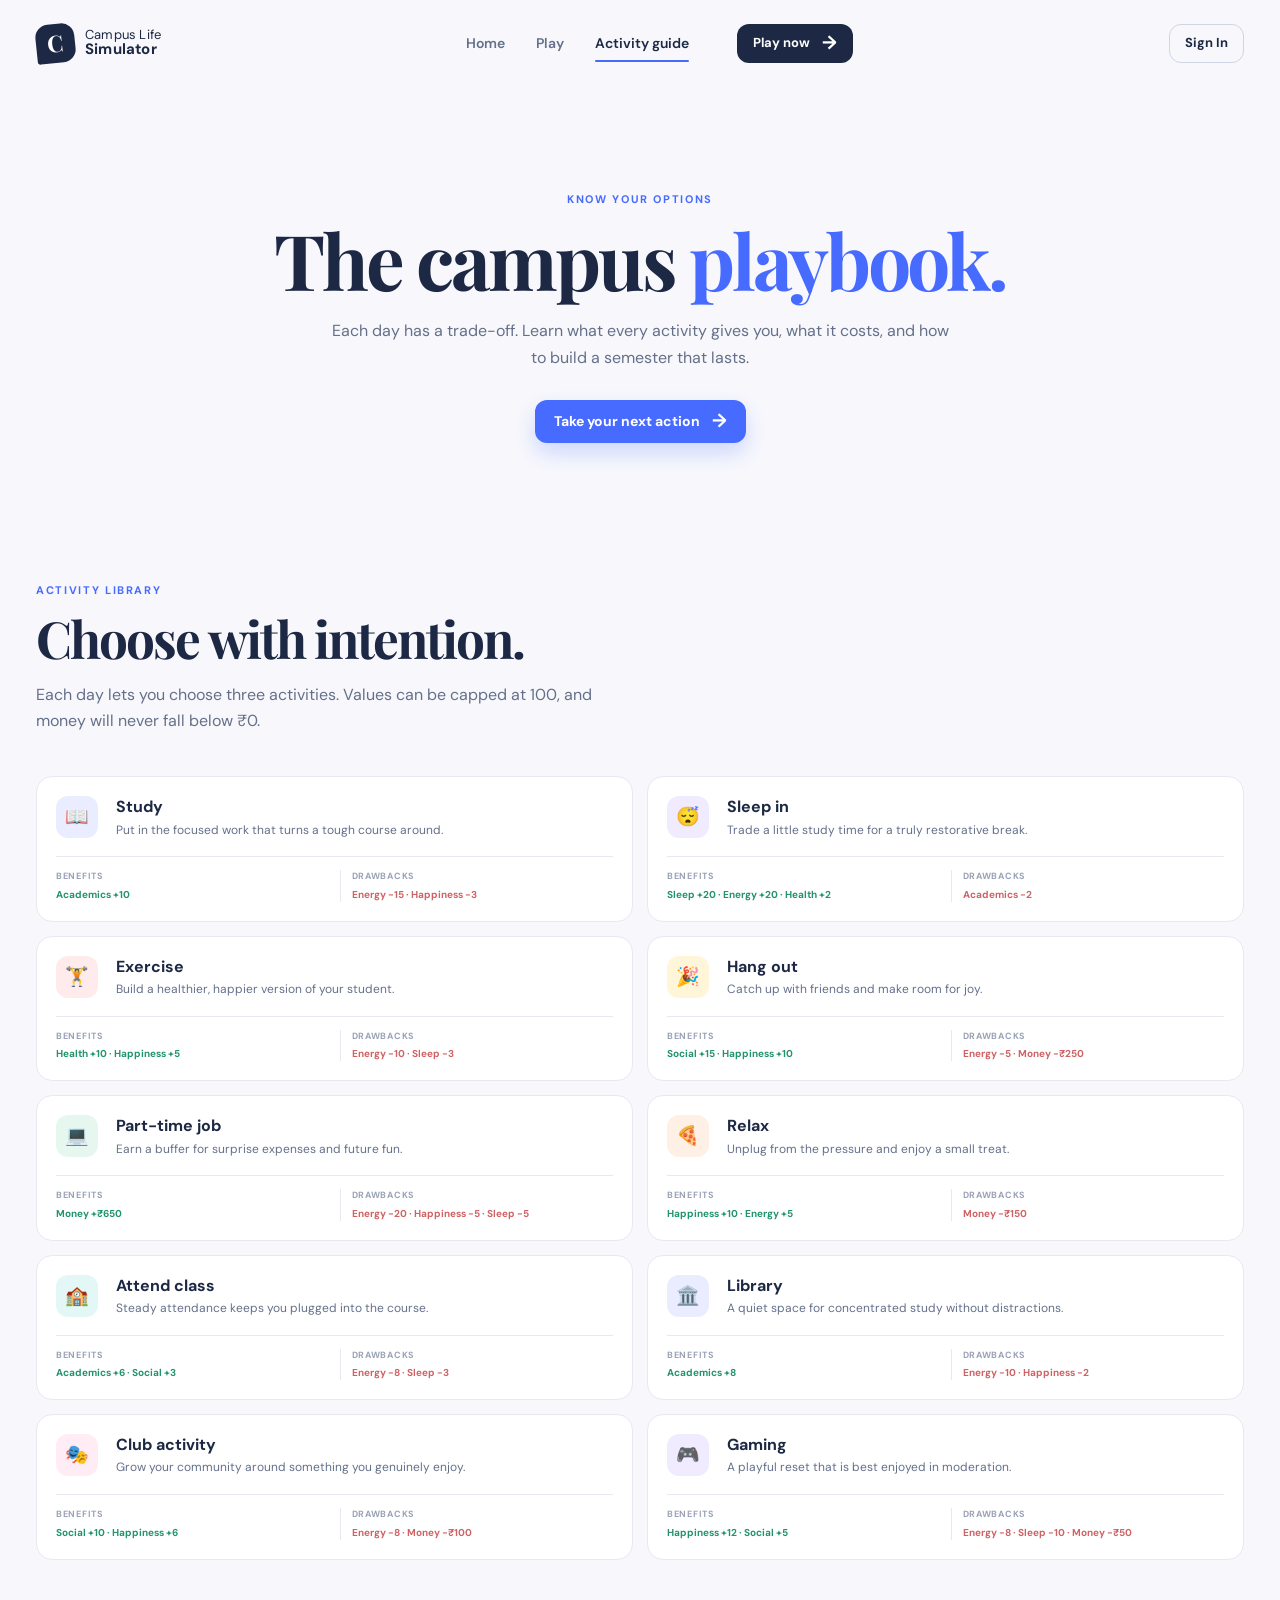
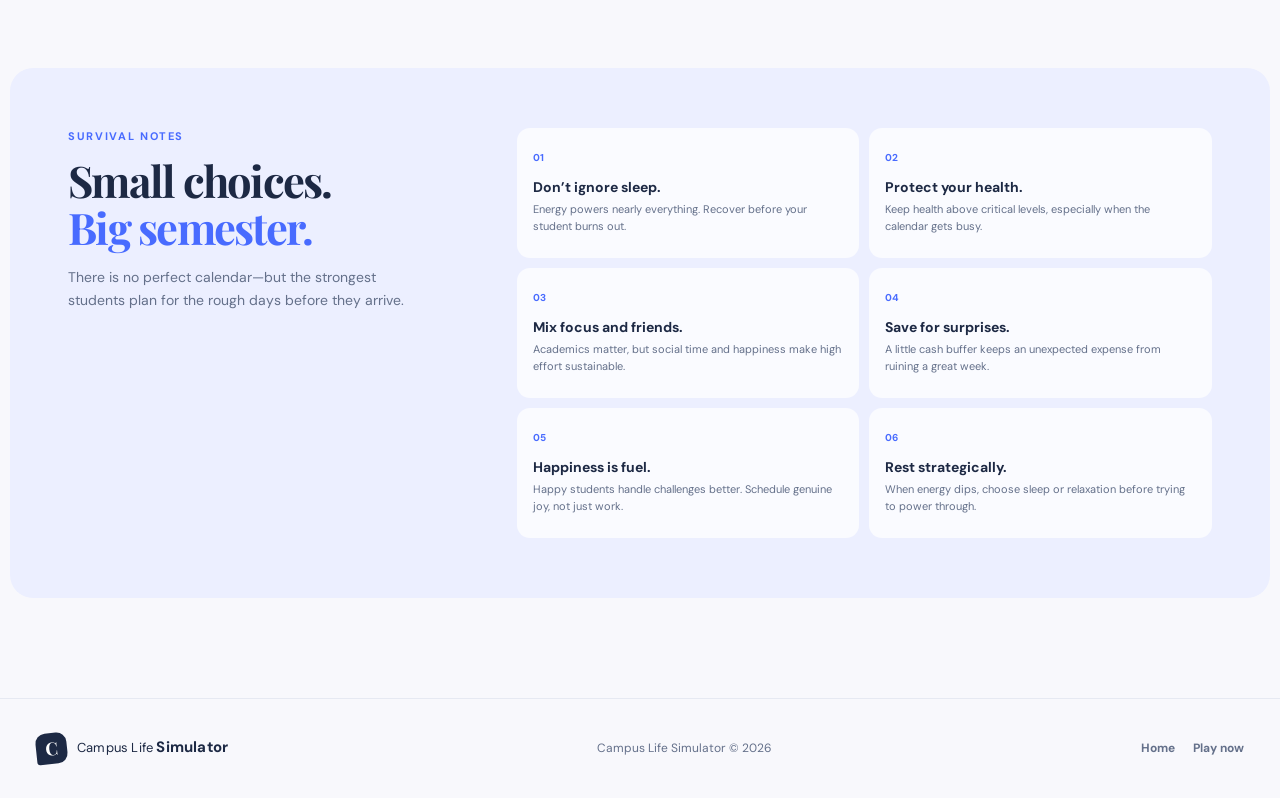
==== activities.html @ 1b904d37 "Initial commit" ====
<!DOCTYPE html>
<html lang="en">
<head>
  <meta charset="UTF-8">
  <meta name="viewport" content="width=device-width, initial-scale=1.0">
  <meta name="description" content="Learn the strategy behind every Campus Life Simulator activity.">
  <title>Activity Guide | Campus Life Simulator</title>
  <link rel="preconnect" href="https://fonts.googleapis.com">
  <link rel="preconnect" href="https://fonts.gstatic.com" crossorigin>
  <link href="https://fonts.googleapis.com/css2?family=DM+Sans:wght@400;500;600;700&family=Playfair+Display:wght@600;700&display=swap" rel="stylesheet">
  <link rel="stylesheet" href="style.css">
</head>
<body data-page="activities">
  <header class="site-header">
    <a class="brand" href="index.html" aria-label="Campus Life Simulator home"><span class="brand-mark">C</span><span>Campus Life<br><strong>Simulator</strong></span></a>
    <nav class="site-nav" aria-label="Primary navigation"><a href="index.html">Home</a><a href="game.html">Play</a><a class="active" href="activities.html">Activity guide</a></nav>
    <a class="btn btn-small btn-dark" href="game.html">Play now <span>→</span></a>
  </header>
  <main>
    <section class="guide-hero">
      <p class="eyebrow">Know your options</p>
      <h1>The campus <em>playbook.</em></h1>
      <p>Each day has a trade-off. Learn what every activity gives you, what it costs, and how to build a semester that lasts.</p>
      <a class="btn btn-primary" href="game.html">Take your next action <span>→</span></a>
    </section>
    <section class="section library-section">
      <div class="section-heading"><p class="eyebrow">Activity library</p><h2>Choose with intention.</h2><p>Each day lets you choose three activities. Values can be capped at 100, and money will never fall below ₹0.</p></div>
      <div class="library-grid">
        <article class="library-card"><span class="library-icon blue-bg">📖</span><div><h3>Study</h3><p>Put in the focused work that turns a tough course around.</p></div><dl><div><dt>Benefits</dt><dd class="positive">Academics +10</dd></div><div><dt>Drawbacks</dt><dd class="negative">Energy −15 · Happiness −3</dd></div></dl></article>
        <article class="library-card"><span class="library-icon purple-bg">😴</span><div><h3>Sleep in</h3><p>Trade a little study time for a truly restorative break.</p></div><dl><div><dt>Benefits</dt><dd class="positive">Sleep +20 · Energy +20 · Health +2</dd></div><div><dt>Drawbacks</dt><dd class="negative">Academics −2</dd></div></dl></article>
        <article class="library-card"><span class="library-icon red-bg">🏋️</span><div><h3>Exercise</h3><p>Build a healthier, happier version of your student.</p></div><dl><div><dt>Benefits</dt><dd class="positive">Health +10 · Happiness +5</dd></div><div><dt>Drawbacks</dt><dd class="negative">Energy −10 · Sleep −3</dd></div></dl></article>
        <article class="library-card"><span class="library-icon yellow-bg">🎉</span><div><h3>Hang out</h3><p>Catch up with friends and make room for joy.</p></div><dl><div><dt>Benefits</dt><dd class="positive">Social +15 · Happiness +10</dd></div><div><dt>Drawbacks</dt><dd class="negative">Energy −5 · Money −₹250</dd></div></dl></article>
        <article class="library-card"><span class="library-icon green-bg">💻</span><div><h3>Part-time job</h3><p>Earn a buffer for surprise expenses and future fun.</p></div><dl><div><dt>Benefits</dt><dd class="positive">Money +₹650</dd></div><div><dt>Drawbacks</dt><dd class="negative">Energy −20 · Happiness −5 · Sleep −5</dd></div></dl></article>
        <article class="library-card"><span class="library-icon orange-bg">🍕</span><div><h3>Relax</h3><p>Unplug from the pressure and enjoy a small treat.</p></div><dl><div><dt>Benefits</dt><dd class="positive">Happiness +10 · Energy +5</dd></div><div><dt>Drawbacks</dt><dd class="negative">Money −₹150</dd></div></dl></article>
        <article class="library-card"><span class="library-icon teal-bg">🏫</span><div><h3>Attend class</h3><p>Steady attendance keeps you plugged into the course.</p></div><dl><div><dt>Benefits</dt><dd class="positive">Academics +6 · Social +3</dd></div><div><dt>Drawbacks</dt><dd class="negative">Energy −8 · Sleep −3</dd></div></dl></article>
        <article class="library-card"><span class="library-icon blue-bg">🏛️</span><div><h3>Library</h3><p>A quiet space for concentrated study without distractions.</p></div><dl><div><dt>Benefits</dt><dd class="positive">Academics +8</dd></div><div><dt>Drawbacks</dt><dd class="negative">Energy −10 · Happiness −2</dd></div></dl></article>
        <article class="library-card"><span class="library-icon pink-bg">🎭</span><div><h3>Club activity</h3><p>Grow your community around something you genuinely enjoy.</p></div><dl><div><dt>Benefits</dt><dd class="positive">Social +10 · Happiness +6</dd></div><div><dt>Drawbacks</dt><dd class="negative">Energy −8 · Money −₹100</dd></div></dl></article>
        <article class="library-card"><span class="library-icon purple-bg">🎮</span><div><h3>Gaming</h3><p>A playful reset that is best enjoyed in moderation.</p></div><dl><div><dt>Benefits</dt><dd class="positive">Happiness +12 · Social +5</dd></div><div><dt>Drawbacks</dt><dd class="negative">Energy −8 · Sleep −10 · Money −₹50</dd></div></dl></article>
      </div>
    </section>
    <section class="strategy-section">
      <div class="strategy-intro"><p class="eyebrow">Survival notes</p><h2>Small choices.<br><em>Big semester.</em></h2><p>There is no perfect calendar—but the strongest students plan for the rough days before they arrive.</p></div>
      <div class="tip-grid"><article><span>01</span><h3>Don’t ignore sleep.</h3><p>Energy powers nearly everything. Recover before your student burns out.</p></article><article><span>02</span><h3>Protect your health.</h3><p>Keep health above critical levels, especially when the calendar gets busy.</p></article><article><span>03</span><h3>Mix focus and friends.</h3><p>Academics matter, but social time and happiness make high effort sustainable.</p></article><article><span>04</span><h3>Save for surprises.</h3><p>A little cash buffer keeps an unexpected expense from ruining a great week.</p></article><article><span>05</span><h3>Happiness is fuel.</h3><p>Happy students handle challenges better. Schedule genuine joy, not just work.</p></article><article><span>06</span><h3>Rest strategically.</h3><p>When energy dips, choose sleep or relaxation before trying to power through.</p></article></div>
    </section>
  </main>
  <footer class="site-footer"><a class="brand footer-brand" href="index.html"><span class="brand-mark">C</span><span>Campus Life <strong>Simulator</strong></span></a><p>Campus Life Simulator © 2026</p><div><a href="index.html">Home</a><a href="game.html">Play now</a></div></footer>
  <script src="script.js"></script>
</body>
</html>
---- style.css ----
/* Campus Life Simulator — global design system */
:root { --ink:#1d2944; --ink-soft:#64708a; --paper:#f8f8fc; --white:#fff; --line:#e6e9f2; --blue:#486bff; --blue-soft:#e9edff; --purple:#8762ed; --purple-soft:#f0ebff; --coral:#ef6c6b; --coral-soft:#ffebeb; --yellow:#e9b644; --yellow-soft:#fff5d9; --green:#38a87e; --green-soft:#e6f7f0; --orange:#f19154; --orange-soft:#fff0e6; --pink:#db6fa8; --pink-soft:#ffecf5; --shadow:0 14px 45px rgba(32,43,77,.09); --shadow-lift:0 21px 55px rgba(32,43,77,.15); }
* { box-sizing:border-box; }
[hidden] { display:none !important; }
html { scroll-behavior:smooth; }
body { margin:0; min-width:320px; color:var(--ink); background:var(--paper); font-family:"DM Sans",sans-serif; font-size:16px; line-height:1.5; }
button,a { font:inherit; } button { cursor:pointer; } a { color:inherit; text-decoration:none; } h1,h2,h3,p { margin-top:0; } h1,h2 { font-family:"Playfair Display",serif; letter-spacing:-.04em; } h1 { font-size:clamp(3rem,6vw,5.35rem); line-height:.99; } h2 { font-size:clamp(2rem,4vw,3.35rem); line-height:1.08; } h3 { line-height:1.2; } em { color:var(--blue); font-style:normal; } .site-header,.game-header { min-height:86px; max-width:1320px; margin:0 auto; padding:16px 36px; display:flex; align-items:center; justify-content:space-between; gap:24px; } .brand { display:inline-flex; align-items:center; gap:10px; font-size:13px; line-height:1.05; letter-spacing:.015em; white-space:nowrap; } .brand strong { font-size:15px; } .brand-mark { width:39px; height:39px; display:grid; place-items:center; border-radius:13px 13px 13px 3px; background:var(--ink); color:var(--white); font-family:"Playfair Display",serif; font-size:23px; font-weight:700; transform:rotate(-6deg); } .site-nav { display:flex; align-items:center; gap:31px; margin-left:auto; margin-right:24px; color:var(--ink-soft); font-size:14px; font-weight:600; } .site-nav a { position:relative; transition:color .2s ease; } .site-nav a:hover,.site-nav .active { color:var(--ink); } .site-nav .active:after { content:""; position:absolute; height:2px; background:var(--blue); left:0; right:0; bottom:-8px; border-radius:2px; }
.btn { min-height:43px; display:inline-flex; align-items:center; justify-content:center; gap:12px; border:1px solid transparent; border-radius:12px; padding:10px 18px; font-size:14px; font-weight:700; transition:transform .2s ease,box-shadow .2s ease,background .2s ease; } .btn:hover { transform:translateY(-2px); box-shadow:0 9px 18px rgba(30,43,77,.12); } .btn span { font-size:19px; line-height:0; } .btn-small { min-height:39px; padding:8px 15px; font-size:13px; } .btn-large { min-height:55px; padding:14px 23px; font-size:14px; } .btn-dark { background:var(--ink); color:white; } .btn-primary { background:var(--blue); color:white; box-shadow:0 10px 22px rgba(72,107,255,.24); } .btn-outline { border-color:#cfd5e4; background:transparent; color:var(--ink); } .eyebrow { margin-bottom:13px; color:var(--blue); font-size:11px; font-weight:700; text-transform:uppercase; letter-spacing:.15em; } .pulse-dot { width:7px; height:7px; display:inline-block; margin-right:7px; border-radius:50%; background:var(--coral); box-shadow:0 0 0 5px rgba(239,108,107,.12); }
/* Landing page */
.hero { min-height:650px; max-width:1260px; margin:0 auto; padding:75px 26px 87px; display:grid; grid-template-columns:1.03fr .97fr; align-items:center; gap:50px; overflow:hidden; } .hero-copy { max-width:590px; } .hero h1 { margin-bottom:24px; } .hero-text { max-width:510px; margin-bottom:31px; color:var(--ink-soft); font-size:17px; line-height:1.7; } .hero-actions { display:flex; align-items:center; gap:25px; } .text-link { color:var(--ink); font-size:14px; font-weight:700; } .text-link span { margin-left:6px; color:var(--blue); font-size:19px; } .hero-proof { display:flex; align-items:center; gap:13px; margin-top:56px; color:var(--ink-soft); font-size:12px; } .hero-proof p { margin:0; } .hero-proof strong { color:var(--ink); font-size:13px; } .avatar-stack { display:flex; padding-left:7px; } .avatar-stack span { width:31px; height:31px; display:grid; place-items:center; margin-left:-7px; border:2px solid var(--paper); border-radius:50%; background:#f7e9d9; font-size:15px; } .avatar-stack span:nth-child(2) { background:#e9edff; }.avatar-stack span:nth-child(3) { background:#e9f7ee; }
.hero-scene { height:450px; position:relative; isolation:isolate; } .scene-orb { position:absolute; border-radius:50%; filter:blur(1px); z-index:-1; }.orb-one { width:380px;height:380px;right:31px;top:8px;background:#e8edff; }.orb-two { width:220px;height:220px;left:5px;bottom:5px;background:#fff0db; }.scene-card { position:absolute; background:rgba(255,255,255,.88); border:1px solid rgba(255,255,255,.85); box-shadow:var(--shadow); backdrop-filter:blur(12px); }.planner-card { top:50px; right:30px; width:324px; padding:24px; border-radius:22px; transform:rotate(2.5deg); }.card-topline { display:flex; justify-content:space-between; margin-bottom:25px; color:var(--ink-soft); font-size:11px; font-weight:700; }.tiny-icon { color:var(--blue); }.planner-card h2 { margin-bottom:20px; font-family:"DM Sans",sans-serif; font-size:24px; letter-spacing:-.04em; }.mini-task { display:grid; grid-template-columns:11px 1fr auto; align-items:center; gap:9px; padding:10px 0; border-top:1px solid var(--line); color:var(--ink-soft); font-size:12px; }.mini-task time { color:var(--ink); font-size:11px; font-weight:700; }.task-dot { width:7px;height:7px;border-radius:50%; }.task-dot.coral{background:var(--coral)}.task-dot.gold{background:var(--yellow)}.task-dot.blue{background:var(--blue)}.day-chip { position:absolute; top:13px; left:47px; padding:8px 12px; border:1px solid #dce2f7; border-radius:10px; background:white; box-shadow:0 5px 17px rgba(32,43,77,.08); color:var(--ink-soft); font-size:11px; transform:rotate(-5deg); }.day-chip strong { margin-left:6px; color:var(--ink); font-size:18px; }.day-chip span { font-size:10px; }.stat-float { left:20px; bottom:105px; width:174px; padding:13px 14px; border-radius:16px; display:grid; grid-template-columns:36px 1fr; column-gap:10px; }.floating-emoji { width:35px;height:35px;display:grid;place-items:center;border-radius:11px;background:var(--yellow-soft);font-size:19px; }.stat-float small,.streak-float small{display:block;color:var(--ink-soft);font-size:10px;}.stat-float strong { font-size:17px; }.tiny-bar { grid-column:1/-1; height:5px; overflow:hidden; margin-top:11px; border-radius:5px; background:#edf0f8; }.tiny-bar i { display:block;height:100%;border-radius:inherit;background:var(--yellow); }.streak-float { display:flex; align-items:center; gap:10px; right:3px; bottom:37px; padding:13px 15px; border-radius:15px; }.streak-float > span { width:30px;height:30px;display:grid;place-items:center;border-radius:9px;background:var(--purple-soft); }.streak-float strong{display:block;font-size:12px;}.tape-label { position:absolute; left:112px; bottom:38px; padding:7px 13px; background:#f3d962; color:#695625; font-size:9px; font-weight:700; letter-spacing:.1em; transform:rotate(-7deg); }
.section { max-width:1260px; margin:0 auto; padding:103px 26px; }.feature-section { border-top:1px solid #ebedf5; }.section-heading { max-width:600px; margin-bottom:42px; }.section-heading.centered { margin-right:auto; margin-left:auto; text-align:center; }.section-heading h2 { margin-bottom:15px; }.section-heading > p:last-child { color:var(--ink-soft); line-height:1.65; }.feature-grid { display:grid; grid-template-columns:repeat(6,1fr); gap:15px; }.feature-card { min-height:194px; padding:20px 17px; border-radius:16px; background:white; box-shadow:0 5px 20px rgba(36,47,82,.045); transition:transform .25s ease,box-shadow .25s ease; }.feature-card:hover { transform:translateY(-6px); box-shadow:var(--shadow); }.feature-icon { width:40px;height:40px;display:grid;place-items:center;margin-bottom:26px;border-radius:12px;font-size:20px; }.feature-card h3 { margin-bottom:7px; font-size:15px; }.feature-card p { margin:0; color:var(--ink-soft); font-size:12px; line-height:1.55; }.accent-blue .feature-icon{background:var(--blue-soft)}.accent-red .feature-icon{background:var(--coral-soft)}.accent-yellow .feature-icon{background:var(--yellow-soft)}.accent-green .feature-icon{background:var(--green-soft)}.accent-purple .feature-icon{background:var(--purple-soft)}.accent-pink .feature-icon{background:var(--pink-soft)}
.how-section { display:grid; grid-template-columns:.82fr 1.18fr; gap:95px; align-items:start; padding-top:85px; padding-bottom:95px; }.how-copy { position:sticky; top:25px; }.how-copy h2 { margin-bottom:20px; }.how-copy > p:not(.eyebrow) { max-width:380px; margin-bottom:30px; color:var(--ink-soft); line-height:1.7; }.steps-list { margin:0; padding:0; list-style:none; counter-reset:step; }.steps-list li { display:grid; grid-template-columns:57px 1fr; gap:20px; min-height:108px; padding-bottom:25px; }.steps-list li>span { width:42px;height:42px;display:grid;place-items:center;border:1px solid #d9dfef;border-radius:50%;color:var(--blue);font-size:12px;font-weight:700; }.steps-list h3 { margin:5px 0 7px; font-size:17px; }.steps-list p { max-width:430px; margin:0; color:var(--ink-soft); font-size:14px; }.objective-banner { max-width:1260px; margin:0 auto 100px; padding:54px 58px; display:grid; grid-template-columns:1.1fr .95fr auto; align-items:center; gap:55px; border-radius:24px; background:var(--ink); color:white; }.objective-banner .eyebrow { color:#9eb0ff; }.objective-banner h2 { margin:0; font-size:clamp(2rem,3.3vw,3rem); }.objective-banner>p { max-width:390px; margin:0; color:#c4cbdd; font-size:14px; line-height:1.7; }.round-arrow { width:48px;height:48px;border:0;border-radius:50%;background:#f4d665;color:var(--ink);font-size:23px;transition:transform .2s ease; }.round-arrow:hover { transform:rotate(-20deg) scale(1.08); }.site-footer { max-width:1320px; min-height:100px; margin:0 auto; padding:25px 36px; border-top:1px solid var(--line); display:flex; align-items:center; justify-content:space-between; gap:22px; color:var(--ink-soft); font-size:12px; }.footer-brand { color:var(--ink); }.footer-brand .brand-mark { width:31px;height:31px;border-radius:10px 10px 10px 3px;font-size:18px; }.site-footer p { margin:0; }.site-footer div:last-child { display:flex; gap:18px; font-weight:700; }.site-footer a:hover { color:var(--blue); }
/* Game dashboard */
.game-header { max-width:none; min-height:77px; padding:13px max(28px,calc((100vw - 1370px)/2)); border-bottom:1px solid var(--line); background:rgba(255,255,255,.83); backdrop-filter:blur(12px); }.semester-status { display:flex; align-items:center; gap:17px; margin-left:auto; }.status-caption { display:block; margin-bottom:1px; color:var(--ink-soft); font-size:10px; font-weight:700; text-transform:uppercase; letter-spacing:.09em; }.semester-status strong { font-size:14px; }.semester-status strong span { color:var(--ink-soft); font-weight:500; }.header-progress { width:133px; height:7px; overflow:hidden; border-radius:99px; background:#e9ecf4; }.header-progress i { display:block; width:0%;height:100%;border-radius:inherit;background:var(--blue);transition:width .5s ease; }.header-actions { display:flex; align-items:center; gap:18px; margin-left:25px; }.guide-link { color:var(--ink-soft); font-size:13px; font-weight:700; }.guide-link:hover { color:var(--blue); }.game-shell { max-width:1380px; margin:0 auto; padding:42px 28px 80px; }.game-intro { display:flex; align-items:end; justify-content:space-between; margin-bottom:34px; }.game-intro h1 { margin-bottom:8px; font-size:clamp(2.5rem,4vw,4rem); }.game-intro p:not(.eyebrow) { margin:0; color:var(--ink-soft); font-size:14px; }.day-card { min-width:132px; padding:13px 18px; display:grid; grid-template-columns:auto auto; align-items:end; column-gap:6px; border-radius:17px; background:var(--ink); color:white; }.day-card-label { grid-column:1/-1; margin-bottom:2px; color:#b8c3df; font-size:9px; font-weight:700; letter-spacing:.11em; }.day-card strong { font-size:31px; line-height:1; }.day-card>span:last-child { padding-bottom:2px; color:#b8c3df; font-size:11px; }.dashboard-layout { display:grid; grid-template-columns:310px 1fr; gap:24px; align-items:start; }.status-panel,.actions-panel { border:1px solid var(--line); border-radius:20px; background:white; box-shadow:0 5px 20px rgba(36,47,82,.035); }.status-panel { position:sticky; top:20px; padding:23px 20px 17px; }.actions-panel { padding:27px; }.panel-heading { display:flex; justify-content:space-between; align-items:start; gap:15px; }.panel-heading .eyebrow { margin-bottom:5px; font-size:9px; }.panel-heading h2 { margin:0; font-family:"DM Sans",sans-serif; font-size:20px; letter-spacing:-.04em; }.live-label { display:flex; align-items:center; gap:5px; padding-top:4px; color:var(--green); font-size:10px; font-weight:700; }.live-label i { width:6px;height:6px;border-radius:50%;background:var(--green); }.stat-list { margin:22px 0 16px; }.stat-row { display:flex; align-items:center; gap:9px; padding:9px 0; }.stat-icon { flex:0 0 auto; width:31px; height:31px; display:grid; place-items:center; border-radius:10px; background:#f2f4fa; font-size:16px; }.stat-info { flex:1; min-width:0; }.stat-info>div:first-child { display:flex; justify-content:space-between; align-items:center; margin-bottom:5px; color:var(--ink-soft); font-size:12px; font-weight:600; }.stat-info strong { color:var(--ink); font-size:12px; }.stat-track { height:6px; overflow:hidden; border-radius:99px; background:#edf0f6; }.stat-track i { display:block; width:50%; height:100%; border-radius:inherit; background:var(--blue); transition:width .45s ease,background .3s ease; }.stat-row[data-stat="health"] .stat-track i {background:var(--coral)}.stat-row[data-stat="happiness"] .stat-track i {background:var(--yellow)}.stat-row[data-stat="sleep"] .stat-track i {background:var(--purple)}.stat-row[data-stat="energy"] .stat-track i {background:#f4914e}.stat-row[data-stat="social"] .stat-track i {background:var(--pink)} .money-card { display:grid; grid-template-columns:31px 1fr; column-gap:9px; padding:13px; border-radius:13px; background:var(--green-soft); }.money-card .stat-icon { background:rgba(255,255,255,.72); }.money-card>div span { display:block; color:#4c806e; font-size:10px; font-weight:700; }.money-card strong { display:block; font-size:18px; letter-spacing:-.03em; }.money-card small { grid-column:1/-1; margin-top:7px; color:#679a88; font-size:10px; }.action-heading { margin-bottom:23px; }.action-count { margin:3px 0 0; color:var(--ink-soft); text-align:right; font-size:11px; line-height:1.45; }.action-count strong { color:var(--blue); }.activity-grid { display:grid; grid-template-columns:repeat(3,1fr); gap:14px; }.activity-card { min-height:268px; padding:17px; display:flex; flex-direction:column; border:1px solid var(--line); border-radius:15px; background:#fff; transition:transform .2s ease,box-shadow .2s ease,border .2s ease; }.activity-card:hover { position:relative; z-index:1; transform:translateY(-4px); border-color:#d3dbfa; box-shadow:var(--shadow); }.activity-card-top { display:flex; justify-content:space-between; align-items:center; margin-bottom:18px; }.activity-icon,.library-icon { width:39px;height:39px;display:grid;place-items:center;border-radius:12px;font-size:19px; }.blue-bg{background:var(--blue-soft)}.purple-bg{background:var(--purple-soft)}.red-bg{background:var(--coral-soft)}.yellow-bg{background:var(--yellow-soft)}.green-bg{background:var(--green-soft)}.orange-bg{background:var(--orange-soft)}.teal-bg{background:#e2f7f6}.pink-bg{background:var(--pink-soft)}.activity-tag { color:#9ba5bd; font-size:8px; font-weight:700; letter-spacing:.11em; }.activity-card h3 { margin-bottom:7px; font-size:17px; letter-spacing:-.03em; }.activity-card>p { min-height:40px; margin-bottom:11px; color:var(--ink-soft); font-size:11px; line-height:1.5; }.effect-list { display:flex; flex-wrap:wrap; gap:5px 8px; min-height:36px; margin-top:auto; margin-bottom:13px; font-size:10px; font-weight:700; }.positive { color:#21946a; }.negative { color:#cf6264; }.activity-card button { min-height:37px; width:100%; border:0; border-radius:9px; background:#f0f3fa; color:var(--ink); font-size:11px; font-weight:700; transition:background .2s,color .2s; }.activity-card button:hover { background:var(--blue); color:#fff; }.activity-card button span { margin-left:4px; font-size:16px; }.extra-activity { display:none; }
/* Modals and notifications */
.toast { position:fixed; z-index:20; right:24px; bottom:24px; max-width:360px; display:flex; align-items:start; gap:11px; padding:14px 14px 14px 12px; border:1px solid #e2e6f1; border-radius:15px; background:white; box-shadow:var(--shadow-lift); opacity:0; transform:translateY(18px); pointer-events:none; transition:opacity .25s ease,transform .25s ease; }.toast.visible { opacity:1; transform:translateY(0); pointer-events:auto; }.toast-icon { width:31px;height:31px;display:grid;place-items:center;border-radius:9px;background:var(--blue-soft);color:var(--blue); }.toast strong { display:block; margin-bottom:2px; font-size:12px; }.toast p { margin:0; color:var(--ink-soft); font-size:11px; line-height:1.4; }.toast button,.modal-close { border:0; background:transparent; color:#8c96ab; font-size:22px; line-height:1; }.toast button { margin-left:5px; }.modal-backdrop { position:fixed; inset:0; z-index:30; display:grid; place-items:center; padding:20px; background:rgba(22,32,57,.43); opacity:0; pointer-events:none; transition:opacity .2s ease; }.modal-backdrop.open { opacity:1; pointer-events:auto; }.event-modal { width:min(440px,100%); position:relative; padding:36px; border-radius:23px; background:white; box-shadow:0 25px 70px rgba(12,18,35,.28); text-align:center; transform:translateY(15px) scale(.97); transition:transform .22s ease; }.modal-backdrop.open .event-modal { transform:translateY(0) scale(1); }.modal-close { position:absolute; right:15px; top:14px; }.event-icon { width:59px;height:59px;display:grid;place-items:center;margin:0 auto 15px;border-radius:19px;background:var(--blue-soft);font-size:29px; }.event-modal h2 { margin-bottom:10px; font-family:"DM Sans",sans-serif; font-size:25px; }.event-modal>p:not(.eyebrow) { margin:0 auto 20px; color:var(--ink-soft); font-size:14px; line-height:1.6; }.event-effects { display:flex; justify-content:center; flex-wrap:wrap; gap:7px; margin-bottom:24px; }.effect-pill { padding:6px 9px; border-radius:8px; background:#f2f4f9; font-size:11px; font-weight:700; }.effect-pill.positive { background:var(--green-soft); }.effect-pill.negative { background:var(--coral-soft); }.modal-button { min-width:175px; }.compact-modal { max-width:405px; }.compact-modal .event-icon { color:var(--blue); font-size:27px; }.modal-actions { display:flex; justify-content:center; gap:10px; }.modal-actions .btn { min-width:130px; }
/* Guide */
.guide-hero { max-width:860px; margin:0 auto; padding:105px 26px 89px; text-align:center; }.guide-hero h1 { margin-bottom:20px; }.guide-hero>p:not(.eyebrow) { max-width:620px; margin:0 auto 29px; color:var(--ink-soft); font-size:16px; line-height:1.7; }.library-section { padding-top:50px; }.library-grid { display:grid; grid-template-columns:repeat(2,1fr); gap:14px; }.library-card { display:grid; grid-template-columns:46px 1fr; gap:0 14px; padding:19px; border:1px solid var(--line); border-radius:16px; background:white; transition:box-shadow .2s ease,transform .2s ease; }.library-card:hover { transform:translateY(-3px);box-shadow:var(--shadow); }.library-icon { width:42px;height:42px; }.library-card h3 { margin:1px 0 5px; font-size:16px; }.library-card p { margin:0; color:var(--ink-soft); font-size:12px; line-height:1.48; }.library-card dl { grid-column:1/-1; display:grid; grid-template-columns:1fr 1fr; gap:10px; margin:17px 0 0; padding-top:13px; border-top:1px solid var(--line); }.library-card dl div+div { border-left:1px solid var(--line); padding-left:11px; }.library-card dt { margin-bottom:3px; color:#99a2b5; font-size:9px; font-weight:700; text-transform:uppercase; letter-spacing:.08em; }.library-card dd { margin:0; font-size:10px; font-weight:700; }.strategy-section { max-width:1260px; margin:5px auto 100px; padding:60px 58px; display:grid; grid-template-columns:.72fr 1.28fr; gap:58px; border-radius:23px; background:#ecefff; }.strategy-intro h2 { margin-bottom:15px; font-size:clamp(2rem,3.4vw,3.1rem); }.strategy-intro>p:not(.eyebrow) { max-width:340px; margin:0; color:var(--ink-soft); font-size:14px; line-height:1.65; }.tip-grid { display:grid; grid-template-columns:repeat(2,1fr); gap:10px; }.tip-grid article { min-height:130px; padding:16px; border-radius:13px; background:rgba(255,255,255,.75); }.tip-grid span { color:var(--blue); font-size:10px; font-weight:700; }.tip-grid h3 { margin:11px 0 6px; font-size:14px; }.tip-grid p { margin:0; color:var(--ink-soft); font-size:11px; line-height:1.5; }
/* Results */
.results-shell { max-width:1100px; margin:0 auto; padding:66px 26px 85px; }.results-hero { text-align:center; }.results-hero h1 { margin-bottom:31px; font-size:clamp(2.8rem,5vw,4.5rem); }.score-orbit { position:relative; width:207px; height:231px; margin:0 auto 4px; display:grid; place-items:center; }.score-orbit:before,.score-orbit:after { content:"";position:absolute;border-radius:50%; }.score-orbit:before { width:226px;height:226px;border:1px dashed #cdd5fb; }.score-orbit:after { width:260px;height:260px;border:1px solid rgba(72,107,255,.09); }.score-ring { position:relative; z-index:1; width:179px;height:179px;display:grid;place-items:center;border-radius:50%;background:conic-gradient(var(--blue) var(--score-progress,60%),#e8ecf9 0); }.score-ring:before { content:"";position:absolute;inset:10px;border-radius:50%;background:white; }.score-ring>div { position:relative;z-index:1;display:flex;align-items:baseline;gap:3px; }.score-ring strong { font-family:"Playfair Display",serif;font-size:53px;letter-spacing:-.06em;line-height:1; }.score-ring span { color:var(--ink-soft);font-size:11px; }.score-orbit p { position:absolute; bottom:-12px; z-index:2; margin:0; color:var(--ink-soft); font-size:11px; font-weight:700; text-transform:uppercase; letter-spacing:.1em; }.rating-pill { display:inline-block; margin-top:30px; padding:8px 14px; border-radius:99px; background:var(--yellow-soft); color:#927028; font-size:13px; font-weight:700; }.result-summary { max-width:520px; margin:18px auto 0; color:var(--ink-soft); font-size:15px; line-height:1.65; }.result-stats-section { margin-top:65px; padding-top:30px; border-top:1px solid var(--line); }.result-section-heading { display:flex; justify-content:space-between; align-items:end; margin-bottom:22px; }.result-section-heading .eyebrow { margin-bottom:5px; font-size:9px; }.result-section-heading h2 { margin:0; font-family:"DM Sans",sans-serif; font-size:23px; letter-spacing:-.045em; }.result-section-heading>p { max-width:250px; margin:0; color:var(--ink-soft); text-align:right; font-size:12px; }.results-grid { display:grid; grid-template-columns:repeat(4,1fr); gap:13px; }.results-grid article { min-height:145px; padding:17px; display:flex; flex-direction:column; border:1px solid var(--line); border-radius:15px; background:white; }.results-grid article>span { margin-bottom:auto; font-size:21px; }.results-grid small { display:block; color:var(--ink-soft); font-size:10px; font-weight:600; }.results-grid strong { display:block; margin:2px 0 9px; font-size:24px; letter-spacing:-.05em; }.result-bar { width:100%; height:5px; overflow:hidden; border-radius:99px; background:#e9edf6; }.result-bar:after { content:"";display:block;width:var(--result-width,50%);height:100%;border-radius:inherit;background:var(--bar-color,var(--blue));transition:width .6s ease; }.result-bar.blue{--bar-color:var(--blue)}.result-bar.red{--bar-color:var(--coral)}.result-bar.yellow{--bar-color:var(--yellow)}.result-bar.purple{--bar-color:var(--purple)}.result-bar.pink{--bar-color:var(--pink)}.result-bar.green{--bar-color:var(--green)}.result-bar.orange{--bar-color:var(--orange)}.days-result { grid-column:span 2; }.results-actions { display:flex; justify-content:center; gap:12px; margin-top:48px; }
.footer-play { padding:0; border:0; background:transparent; color:inherit; font:inherit; font-weight:700; cursor:pointer; }.footer-play:hover { color:var(--blue); }
.profile-modal { max-width:485px; padding:31px 34px 34px; }.profile-modal .event-icon { margin-bottom:11px; }.profile-form { display:grid; gap:13px; margin-top:23px; text-align:left; }.profile-form label { display:grid; gap:6px; color:var(--ink); font-size:11px; font-weight:700; }.profile-form input,.profile-form select { width:100%; height:42px; border:1px solid #dce1ed; border-radius:9px; outline:0; padding:0 12px; color:var(--ink); background:white; font:500 13px "DM Sans",sans-serif; transition:border .2s ease,box-shadow .2s ease; }.profile-form input::placeholder { color:#a0a9bc; }.profile-form input:focus,.profile-form select:focus { border-color:var(--blue); box-shadow:0 0 0 3px rgba(72,107,255,.12); }.profile-form-row { display:grid; grid-template-columns:1fr .72fr; gap:11px; }.profile-form .btn { width:100%; margin-top:5px; }
.day-card { min-width:145px; }.day-card small { grid-column:1/-1; margin-top:7px; padding-top:7px; border-top:1px solid rgba(255,255,255,.13); color:#b8c3df; font-size:9px; font-weight:700; letter-spacing:.05em; }
@media (min-width:1150px) { .extra-activity { display:flex; } }
@media (max-width:1050px) { .feature-grid { grid-template-columns:repeat(3,1fr); }.dashboard-layout { grid-template-columns:270px 1fr; }.activity-grid { grid-template-columns:repeat(2,1fr); }.extra-activity { display:flex; }.strategy-section { margin-right:26px;margin-left:26px; }.objective-banner { margin-right:26px;margin-left:26px; } }
@media (max-width:760px) { .site-header,.game-header { min-height:72px; padding:12px 18px; }.site-nav { display:none; }.brand { font-size:11px; }.brand strong { font-size:13px; }.brand-mark { width:34px;height:34px;font-size:20px; }.hero { min-height:0; padding:56px 22px 67px; grid-template-columns:1fr; gap:25px; }.hero h1 { font-size:clamp(2.9rem,14vw,4.25rem); }.hero-text { font-size:15px; }.hero-actions { flex-wrap:wrap; gap:18px; }.hero-proof { margin-top:35px; }.hero-scene { height:354px; max-width:450px; width:100%; margin:0 auto; }.orb-one { width:288px;height:288px;right:8px; }.planner-card { top:39px; right:5px; width:min(280px,75vw); padding:19px; }.planner-card h2 { font-size:20px; }.mini-task { padding:8px 0; }.day-chip { top:8px;left:0; }.stat-float { left:0;bottom:58px; }.streak-float { right:0;bottom:5px; }.tape-label { left:86px;bottom:5px; }.section { padding:66px 22px; }.feature-grid { grid-template-columns:repeat(2,1fr); gap:11px; }.feature-card { min-height:166px; padding:15px; }.feature-icon { margin-bottom:18px; }.how-section { grid-template-columns:1fr; gap:37px; }.how-copy { position:static; }.steps-list li { grid-template-columns:46px 1fr; min-height:90px; gap:12px; }.steps-list p { font-size:13px; }.objective-banner { margin:0 22px 62px; padding:34px 26px; grid-template-columns:1fr auto; gap:20px; }.objective-banner>p { grid-column:1/-1; }.site-footer { min-height:0; padding:27px 22px; flex-wrap:wrap; }.site-footer p { order:3;width:100%; }.site-footer div:last-child { margin-left:auto; }.semester-status { gap:8px; }.status-caption,.header-progress,.guide-link { display:none; }.header-actions { margin-left:0; }.game-shell { padding:28px 16px 62px; }.game-intro { align-items:center; margin-bottom:22px; }.game-intro h1 { font-size:2.45rem; }.game-intro p:not(.eyebrow) { font-size:12px; }.day-card { min-width:95px;padding:10px 11px;border-radius:13px; }.day-card strong { font-size:25px; }.dashboard-layout { display:flex; flex-direction:column; }.status-panel { position:static; width:100%; padding:19px 15px 13px; }.stat-list { display:grid; grid-template-columns:repeat(2,1fr); column-gap:12px; margin:14px 0 11px; }.stat-row { gap:7px;padding:6px 0; }.stat-icon { width:27px;height:27px;font-size:14px; }.money-card { margin-top:2px; }.actions-panel { padding:20px 14px; }.action-heading { margin-bottom:16px; }.action-count { display:none; }.activity-grid { grid-template-columns:1fr; gap:10px; }.activity-card { min-height:0; padding:14px; }.activity-card>p { min-height:auto; }.effect-list { min-height:0;margin-top:2px; }.activity-card-top { margin-bottom:10px; }.extra-activity { display:flex; }.toast { right:13px;bottom:13px;left:13px;max-width:none; }.event-modal { padding:30px 20px 24px; }.guide-hero { padding:68px 22px 55px; text-align:left; }.guide-hero h1 { font-size:clamp(2.8rem,12vw,3.8rem); }.library-section { padding-top:36px; }.library-grid { grid-template-columns:1fr; }.strategy-section { margin:0 16px 60px; padding:35px 21px; grid-template-columns:1fr; gap:30px; }.tip-grid { grid-template-columns:1fr; }.results-shell { padding:50px 17px 58px; }.results-hero h1 { font-size:clamp(2.75rem,12vw,3.8rem); }.score-orbit { transform:scale(.9);margin-top:-7px;margin-bottom:-6px; }.result-stats-section { margin-top:45px; }.result-section-heading { align-items:start; flex-direction:column; gap:9px; }.result-section-heading>p { text-align:left; }.results-grid { grid-template-columns:repeat(2,1fr); gap:9px; }.results-grid article { min-height:126px;padding:13px; }.results-grid strong { font-size:21px; }.days-result { grid-column:span 2; }.results-actions { flex-direction:column; margin-top:34px; }.results-actions .btn { width:100%; } }
@media (max-width:420px) { .header-actions .btn { padding:8px 10px; }.game-header .brand span:last-child { display:none; }.semester-status strong { font-size:12px; }.game-intro { align-items:end; }.game-intro h1 { font-size:2.1rem; }.day-card { min-width:77px; }.day-card>span:last-child { display:none; }.stat-list { column-gap:6px; }.stat-info>div:first-child { font-size:11px; }.feature-card p { font-size:11px; }.objective-banner h2 { font-size:1.8rem; }.library-card dl { grid-template-columns:1fr; gap:9px; }.library-card dl div+div { padding:9px 0 0;border-left:0;border-top:1px solid var(--line); }.site-footer div:last-child { margin-left:0; }.profile-modal { padding:27px 18px 22px; }.profile-form-row { grid-template-columns:1fr; } }
/* Login page */
.login-page { position:relative; min-height:100vh; display:flex; flex-direction:column; overflow:hidden; background:#0d1429; }
.login-bg { position:fixed; inset:0; z-index:0; overflow:hidden; }
.login-orb { position:absolute; border-radius:50%; filter:blur(80px); opacity:.45; will-change:transform; }
.login-orb-1 { width:520px; height:520px; top:-120px; left:-80px; background:radial-gradient(circle,#486bff 0%,#8762ed 100%); animation:orbFloat1 14s ease-in-out infinite; }
.login-orb-2 { width:400px; height:400px; bottom:-80px; right:-60px; background:radial-gradient(circle,#ef6c6b 0%,#f19154 100%); animation:orbFloat2 16s ease-in-out infinite; }
.login-orb-3 { width:280px; height:280px; top:40%; left:55%; background:radial-gradient(circle,#e9b644 0%,#38a87e 100%); animation:orbFloat3 18s ease-in-out infinite; }
.login-orb-4 { width:200px; height:200px; top:20%; right:25%; background:radial-gradient(circle,#db6fa8 0%,#8762ed 100%); animation:orbFloat4 12s ease-in-out infinite; }
.login-grid-overlay { position:absolute; inset:0; background-image:radial-gradient(rgba(255,255,255,.03) 1px,transparent 1px); background-size:32px 32px; }
@keyframes orbFloat1 { 0%,100%{transform:translate(0,0) scale(1)} 33%{transform:translate(40px,60px) scale(1.05)} 66%{transform:translate(-30px,30px) scale(.95)} }
@keyframes orbFloat2 { 0%,100%{transform:translate(0,0) scale(1)} 33%{transform:translate(-50px,-40px) scale(1.08)} 66%{transform:translate(30px,-20px) scale(.92)} }
@keyframes orbFloat3 { 0%,100%{transform:translate(0,0) scale(1)} 50%{transform:translate(-60px,40px) scale(1.1)} }
@keyframes orbFloat4 { 0%,100%{transform:translate(0,0)} 50%{transform:translate(40px,-50px)} }

.login-floaters { position:fixed; inset:0; z-index:1; pointer-events:none; }
.floater { position:absolute; font-size:22px; opacity:.18; animation:floaterDrift 20s ease-in-out infinite; }
.floater-1 { top:12%; left:8%; animation-delay:0s; animation-duration:22s; }
.floater-2 { top:25%; right:12%; animation-delay:-4s; animation-duration:18s; }
.floater-3 { bottom:30%; left:15%; animation-delay:-8s; animation-duration:24s; }
.floater-4 { bottom:15%; right:20%; animation-delay:-2s; animation-duration:20s; }
.floater-5 { top:55%; left:50%; animation-delay:-6s; animation-duration:26s; }
@keyframes floaterDrift { 0%,100%{transform:translateY(0) rotate(0deg)} 25%{transform:translateY(-18px) rotate(8deg)} 50%{transform:translateY(12px) rotate(-5deg)} 75%{transform:translateY(-8px) rotate(3deg)} }

.login-header { position:relative; z-index:10; padding:22px 32px; }
.login-header .brand { color:#fff; }
.login-header .brand-mark { background:rgba(255,255,255,.15); border:1px solid rgba(255,255,255,.12); backdrop-filter:blur(8px); }

.login-container { position:relative; z-index:10; flex:1; display:grid; grid-template-columns:1.05fr .95fr; align-items:center; gap:48px; max-width:1100px; width:100%; margin:0 auto; padding:0 32px 60px; }

.login-card { position:relative; width:100%; max-width:480px; padding:38px 36px 32px; border-radius:26px; background:rgba(255,255,255,.06); border:1px solid rgba(255,255,255,.1); backdrop-filter:blur(24px); box-shadow:0 25px 70px rgba(0,0,0,.35),0 0 0 1px rgba(255,255,255,.05) inset; overflow:hidden; }
.login-card-shine { position:absolute; top:-50%; left:-50%; width:200%; height:200%; background:conic-gradient(from 180deg at 50% 50%,transparent 0deg,rgba(255,255,255,.03) 60deg,transparent 120deg); animation:cardShine 8s linear infinite; pointer-events:none; }
@keyframes cardShine { 0%{transform:rotate(0deg)} 100%{transform:rotate(360deg)} }

.login-form-wrapper { display:none; animation:loginFadeIn .4s ease; }
.login-form-wrapper.active { display:block; }
@keyframes loginFadeIn { from{opacity:0;transform:translateY(12px)} to{opacity:1;transform:translateY(0)} }

.login-card-header { text-align:center; margin-bottom:28px; }
.login-icon-wrapper { width:62px; height:62px; display:grid; place-items:center; margin:0 auto 16px; border-radius:20px; background:linear-gradient(135deg,rgba(72,107,255,.2),rgba(135,98,237,.2)); border:1px solid rgba(255,255,255,.1); }
.login-main-icon { font-size:30px; }
.login-card-header .eyebrow { color:rgba(158,176,255,.8); margin-bottom:10px; }
.login-card-header h1 { font-size:clamp(1.65rem,3.5vw,2.15rem); line-height:1.1; color:#fff; margin-bottom:10px; }
.login-card-header em { color:#9eb0ff; }
.login-subtitle { color:rgba(196,203,221,.7); font-size:13px; margin:0; line-height:1.5; }

.login-form { display:grid; gap:16px; }
.input-group { display:grid; gap:5px; }
.input-group label { color:rgba(255,255,255,.65); font-size:11px; font-weight:700; letter-spacing:.02em; }
.input-wrapper { position:relative; display:flex; align-items:center; }
.input-icon { position:absolute; left:13px; font-size:14px; opacity:.5; pointer-events:none; z-index:1; }
.input-wrapper input { width:100%; height:46px; padding:0 44px 0 38px; border:1px solid rgba(255,255,255,.1); border-radius:12px; background:rgba(255,255,255,.05); color:#fff; font:500 13px "DM Sans",sans-serif; outline:none; transition:border .25s ease,box-shadow .25s ease,background .25s ease; }
.input-wrapper input::placeholder { color:rgba(255,255,255,.25); }
.input-wrapper input:focus { border-color:rgba(72,107,255,.6); box-shadow:0 0 0 3px rgba(72,107,255,.15); background:rgba(255,255,255,.08); }
.input-group.error .input-wrapper input { border-color:rgba(239,108,107,.6); box-shadow:0 0 0 3px rgba(239,108,107,.12); }
.input-group.success .input-wrapper input { border-color:rgba(56,168,126,.5); }
.input-error { min-height:16px; color:var(--coral); font-size:10px; font-weight:600; }
.toggle-password { position:absolute; right:6px; display:grid; place-items:center; width:32px; height:32px; border:0; border-radius:8px; background:transparent; cursor:pointer; transition:background .2s; z-index:1; }
.toggle-password:hover { background:rgba(255,255,255,.08); }
.eye-icon { font-size:14px; opacity:.4; }

.password-strength { display:flex; align-items:center; gap:8px; margin-top:2px; }
.strength-bars { display:flex; gap:4px; }
.strength-bars i { display:block; width:36px; height:4px; border-radius:4px; background:rgba(255,255,255,.1); transition:background .3s ease; }
.strength-bars.weak i:nth-child(1) { background:var(--coral); }
.strength-bars.fair i:nth-child(1),.strength-bars.fair i:nth-child(2) { background:var(--yellow); }
.strength-bars.good i:nth-child(1),.strength-bars.good i:nth-child(2),.strength-bars.good i:nth-child(3) { background:var(--orange); }
.strength-bars.strong i { background:var(--green); }
.strength-label { color:rgba(255,255,255,.4); font-size:10px; font-weight:600; }

.login-options { display:flex; justify-content:space-between; align-items:center; margin:2px 0; }
.remember-me { display:flex; align-items:center; gap:8px; color:rgba(255,255,255,.55); font-size:12px; cursor:pointer; }
.remember-me input { display:none; }
.custom-checkbox { width:16px; height:16px; border:1.5px solid rgba(255,255,255,.2); border-radius:5px; background:rgba(255,255,255,.04); display:grid; place-items:center; transition:all .2s ease; }
.remember-me input:checked + .custom-checkbox { background:var(--blue); border-color:var(--blue); }
.remember-me input:checked + .custom-checkbox::after { content:"✓"; color:#fff; font-size:10px; font-weight:700; }
.forgot-link { color:rgba(158,176,255,.7); font-size:12px; font-weight:600; transition:color .2s; }
.forgot-link:hover { color:#9eb0ff; }

.login-submit { width:100%; margin-top:4px; position:relative; overflow:hidden; }
.login-submit.loading .btn-text { opacity:0; }
.login-submit.loading .btn-loader { opacity:1; }
.btn-loader { position:absolute; left:50%; top:50%; width:18px; height:18px; margin:-9px 0 0 -9px; border:2px solid rgba(255,255,255,.3); border-top-color:#fff; border-radius:50%; opacity:0; animation:btnSpin .6s linear infinite; }
@keyframes btnSpin { to{transform:rotate(360deg)} }

.login-divider { display:flex; align-items:center; gap:14px; margin:20px 0 16px; }
.login-divider::before,.login-divider::after { content:""; flex:1; height:1px; background:rgba(255,255,255,.08); }
.login-divider span { color:rgba(255,255,255,.3); font-size:11px; font-weight:600; white-space:nowrap; }

.social-login { display:grid; grid-template-columns:1fr 1fr; gap:10px; }
.social-btn { display:flex; align-items:center; justify-content:center; gap:8px; height:44px; border:1px solid rgba(255,255,255,.1); border-radius:12px; background:rgba(255,255,255,.04); color:rgba(255,255,255,.7); font-size:13px; font-weight:600; cursor:pointer; transition:all .2s ease; }
.social-btn:hover { background:rgba(255,255,255,.1); border-color:rgba(255,255,255,.18); color:#fff; transform:translateY(-1px); }
.social-btn span { font-size:16px; }

.login-switch { text-align:center; margin-top:20px; color:rgba(255,255,255,.4); font-size:13px; }
.switch-btn { background:none; border:none; color:#9eb0ff; font-size:13px; font-weight:700; cursor:pointer; padding:0; transition:color .2s; }
.switch-btn:hover { color:#bfccff; }
.switch-btn span { font-size:16px; margin-left:3px; }

.login-toast { position:absolute; bottom:16px; left:50%; transform:translateX(-50%) translateY(20px); display:flex; align-items:center; gap:8px; padding:10px 18px; border-radius:12px; background:rgba(56,168,126,.15); border:1px solid rgba(56,168,126,.3); color:#5ee6a8; font-size:12px; font-weight:600; opacity:0; pointer-events:none; transition:opacity .3s ease,transform .3s ease; white-space:nowrap; z-index:5; }
.login-toast.visible { opacity:1; transform:translateX(-50%) translateY(0); pointer-events:auto; }
.login-toast-icon { width:22px; height:22px; display:grid; place-items:center; border-radius:50%; background:rgba(56,168,126,.2); font-size:11px; }

/* Login branding panel */
.login-branding { color:#fff; padding:20px; }
.branding-content { display:flex; flex-direction:column; gap:26px; }
.branding-stat-card { padding:18px; border-radius:17px; background:rgba(255,255,255,.06); border:1px solid rgba(255,255,255,.08); backdrop-filter:blur(10px); }
.branding-stat { display:flex; align-items:center; gap:11px; margin-bottom:12px; }
.branding-stat span { width:36px; height:36px; display:grid; place-items:center; border-radius:11px; background:rgba(72,107,255,.15); font-size:18px; }
.branding-stat small { display:block; color:rgba(255,255,255,.45); font-size:10px; font-weight:600; }
.branding-stat strong { font-size:22px; }
.branding-mini-bar { height:5px; border-radius:5px; background:rgba(255,255,255,.08); overflow:hidden; }
.branding-mini-bar i { display:block; height:100%; border-radius:inherit; background:linear-gradient(90deg,var(--blue),var(--purple)); }

.branding-quote { margin:0; padding:22px; border-radius:17px; background:rgba(255,255,255,.04); border:1px solid rgba(255,255,255,.06); }
.branding-quote p { margin:0; color:rgba(255,255,255,.6); font-family:"Playfair Display",serif; font-size:16px; font-style:italic; line-height:1.55; letter-spacing:-.01em; }

.branding-chips { display:flex; flex-wrap:wrap; gap:7px; }
.branding-chip { padding:7px 12px; border-radius:9px; background:rgba(255,255,255,.06); border:1px solid rgba(255,255,255,.06); color:rgba(255,255,255,.55); font-size:11px; font-weight:600; }

.branding-tagline { margin:0; color:rgba(158,176,255,.5); font-size:13px; font-weight:600; letter-spacing:.02em; }

/* Logout button in header */
.logout-btn { padding:0; border:0; background:transparent; color:var(--ink-soft); font-size:12px; font-weight:700; cursor:pointer; transition:color .2s; }
.logout-btn:hover { color:var(--coral); }

/* Header User Profile Badge & Dropdown */
.header-user-nav { position:relative; margin-left:auto; display:flex; align-items:center; }
.user-menu-wrapper { position:relative; }
.user-chip-btn { display:inline-flex; align-items:center; gap:8px; padding:6px 14px 6px 8px; border:1px solid #dce2f4; border-radius:99px; background:#fff; color:var(--ink); font-size:13px; font-weight:700; transition:all .2s ease; box-shadow:0 2px 8px rgba(32,43,77,.05); }
.user-chip-btn:hover { border-color:var(--blue); transform:translateY(-1px); box-shadow:0 6px 16px rgba(72,107,255,.12); }
.user-avatar-badge { width:26px; height:26px; display:grid; place-items:center; border-radius:50%; background:var(--blue-soft); font-size:14px; }
.user-chip-name { max-width:120px; overflow:hidden; text-overflow:ellipsis; white-space:nowrap; }
.user-chip-caret { font-size:10px; color:var(--ink-soft); }

.user-dropdown-menu { position:absolute; right:0; top:calc(100% + 8px); width:230px; padding:12px 8px; border:1px solid var(--line); border-radius:18px; background:#fff; box-shadow:var(--shadow-lift); z-index:100; animation:dropdownFadeIn .2s ease; }
@keyframes dropdownFadeIn { from { opacity:0; transform:translateY(-8px); } to { opacity:1; transform:translateY(0); } }

.user-dropdown-header { padding:8px 10px 10px; }
.user-dropdown-header strong { display:block; font-size:14px; color:var(--ink); }
.user-dropdown-header small { display:block; color:var(--ink-soft); font-size:11px; margin-bottom:6px; overflow:hidden; text-overflow:ellipsis; }
.user-college-badge { display:inline-block; padding:3px 8px; border-radius:6px; background:var(--blue-soft); color:var(--blue); font-size:10px; font-weight:700; }
.user-dropdown-divider { height:1px; background:var(--line); margin:6px 0; }
.user-dropdown-item { display:flex; align-items:center; gap:8px; width:100%; padding:9px 12px; border:0; border-radius:10px; background:transparent; color:var(--ink); font-size:13px; font-weight:600; text-align:left; text-decoration:none; transition:background .15s ease; cursor:pointer; }
.user-dropdown-item:hover { background:#f4f6fc; color:var(--blue); }
.user-dropdown-item.danger { color:var(--coral); }
.user-dropdown-item.danger:hover { background:var(--coral-soft); color:var(--coral); }

.nav-login-btn { margin-left:12px; }

/* Main Auth Page Layout */
.auth-page-container { max-width:1200px; margin:0 auto; padding:40px 24px 80px; min-height:calc(100vh - 186px); display:flex; align-items:center; }
.auth-shell { display:grid; grid-template-columns:1fr 1fr; gap:48px; width:100%; align-items:center; }

.auth-info-panel { padding-right:20px; }
.auth-info-lead { color:var(--ink-soft); font-size:17px; line-height:1.6; margin-bottom:36px; }
.auth-highlights { display:grid; gap:20px; }
.highlight-item { display:flex; gap:16px; align-items:start; }
.highlight-icon { width:42px; height:42px; display:grid; place-items:center; border-radius:12px; background:#fff; box-shadow:0 4px 14px rgba(32,43,77,.06); font-size:20px; flex-shrink:0; }
.highlight-item strong { display:block; font-size:15px; color:var(--ink); margin-bottom:2px; }
.highlight-item p { margin:0; font-size:13px; color:var(--ink-soft); line-height:1.5; }

/* Auth Card & Tabs */
.auth-card-panel { display:flex; justify-content:center; }
.auth-card { width:100%; max-width:440px; padding:32px; border:1px solid var(--line); border-radius:24px; background:#fff; box-shadow:var(--shadow-lift); }
.auth-header { margin-bottom:24px; }
.auth-tabs { display:flex; padding:4px; border-radius:14px; background:#f0f3fa; }
.auth-tab { flex:1; padding:10px; border:0; border-radius:10px; background:transparent; color:var(--ink-soft); font-size:13px; font-weight:700; transition:all .2s ease; }
.auth-tab.active { background:#fff; color:var(--ink); box-shadow:0 3px 10px rgba(32,43,77,.08); }



.auth-divider { position:relative; text-align:center; margin:20px 0 24px; }
.auth-divider::before { content:""; position:absolute; left:0; right:0; top:50%; height:1px; background:var(--line); z-index:1; }
.auth-divider span { position:relative; z-index:2; padding:0 12px; background:#fff; color:#9faabf; font-size:11px; font-weight:700; text-transform:uppercase; letter-spacing:.06em; }

.auth-feedback { padding:10px 14px; border-radius:10px; margin-bottom:18px; font-size:12px; font-weight:600; }
.auth-feedback.error { background:var(--coral-soft); color:#c43e3e; border:1px solid #ffcfcf; }

.auth-form { display:grid; gap:16px; }
.form-group { display:grid; gap:6px; text-align:left; }
.form-group label { font-size:12px; font-weight:700; color:var(--ink); }
.form-group input, .form-group select { width:100%; height:44px; padding:0 14px; border:1px solid #dce1ed; border-radius:10px; background:#fff; color:var(--ink); font:500 13px "DM Sans",sans-serif; outline:0; transition:border .2s,box-shadow .2s; }
.form-group input:focus, .form-group select:focus { border-color:var(--blue); box-shadow:0 0 0 3px rgba(72,107,255,.12); }
.form-row { display:grid; grid-template-columns:1fr .8fr; gap:12px; }
.label-row { display:flex; justify-content:space-between; align-items:center; }
.hint-text { color:#8c97ad; font-size:10px; font-weight:500; }
.btn-block { width:100%; margin-top:8px; }
.money-card-top { display:flex; align-items:center; justify-content:space-between; width:100%; }
.edit-money-btn { background:transparent; border:none; color:#3c7261; font-size:10px; font-weight:700; cursor:pointer; padding:2px 6px; border-radius:6px; transition:background .2s,color .2s; }
.edit-money-btn:hover { background:rgba(255,255,255,.75); color:var(--ink); }
.edit-money-form { text-align:left; margin-top:16px; }

@media (max-width:960px) { .auth-shell { grid-template-columns:1fr; gap:36px; }.auth-info-panel { text-align:center; padding-right:0; }.auth-info-lead { margin-bottom:24px; }.highlight-item { text-align:left; } }
@media (max-width:960px) { .login-container { grid-template-columns:1fr; justify-items:center; padding-bottom:40px; }.login-branding { display:none; }.login-card { max-width:440px; } }
@media (max-width:520px) { .login-header { padding:16px 18px; }.login-container { padding:0 16px 32px; }.login-card { padding:28px 22px 24px; border-radius:22px; }.login-card-header h1 { font-size:1.55rem; }.social-login { grid-template-columns:1fr; }.login-options { flex-direction:column; gap:10px; align-items:flex-start; }.auth-card { padding:22px 18px; }.form-row { grid-template-columns:1fr; } }

@media (prefers-reduced-motion:reduce) { *,*:before,*:after { scroll-behavior:auto!important; transition-duration:.01ms!important; animation-duration:.01ms!important; } }
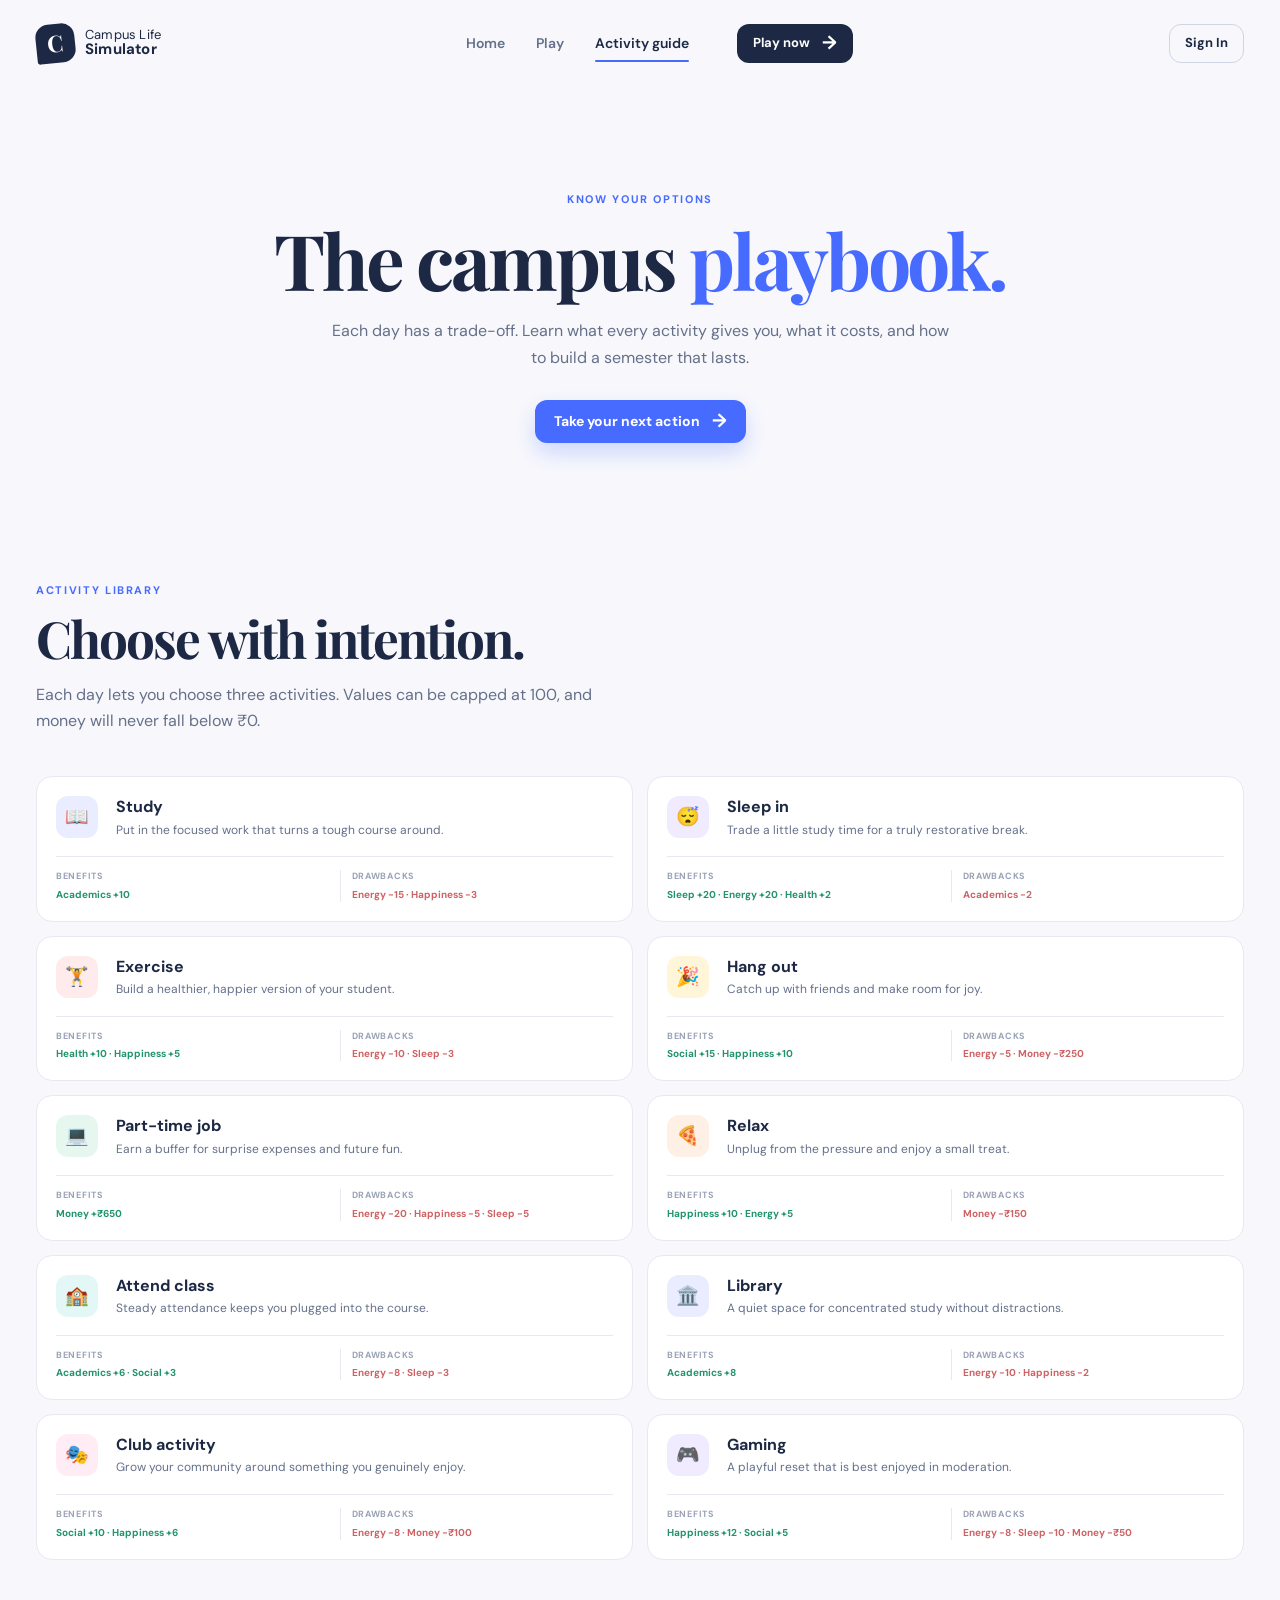
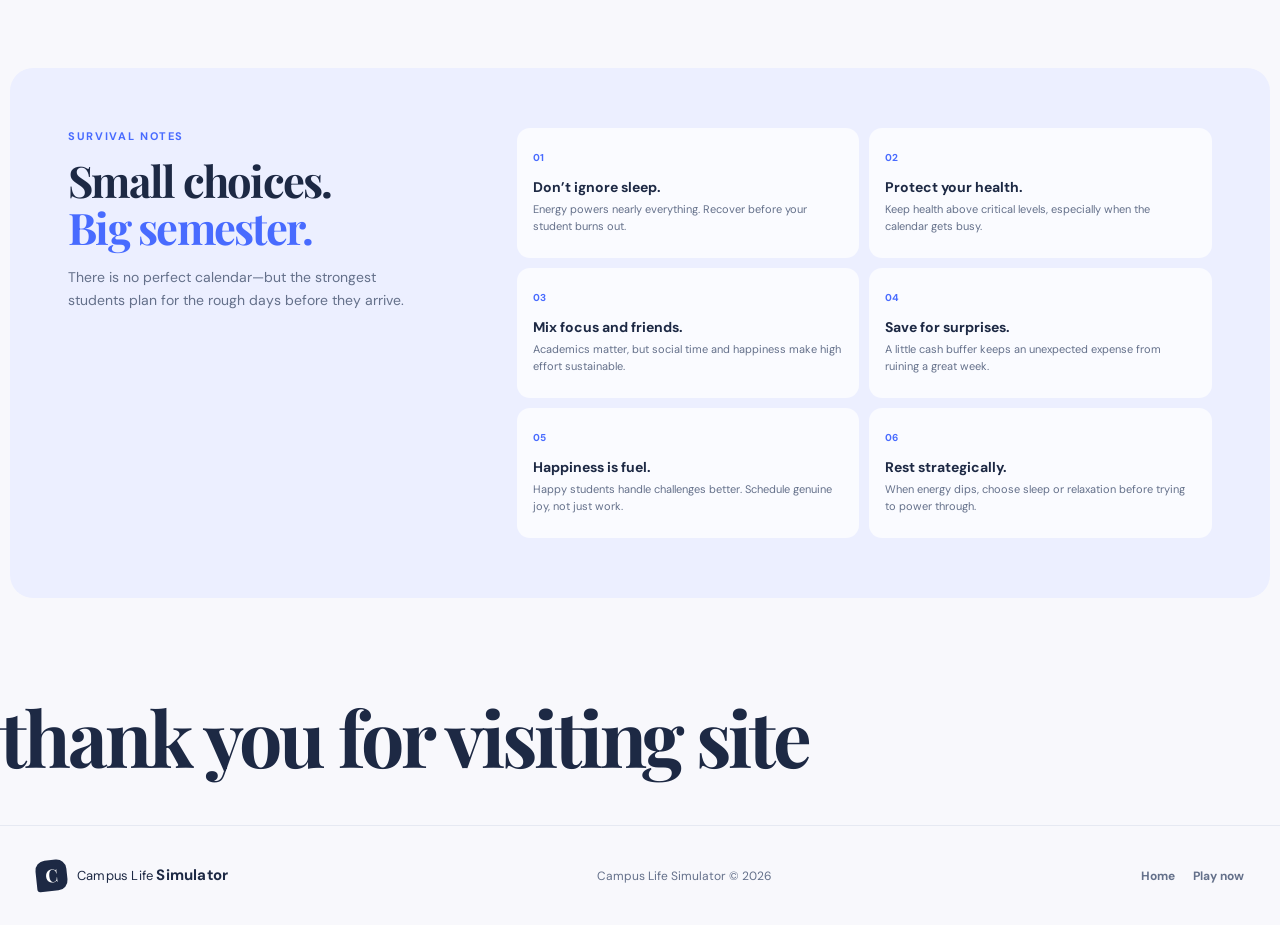
==== commit 9c632c95: "Update activities and results pages" ====
--- a/activities.html
+++ b/activities.html
@@ -42,8 +42,12 @@
       <div class="strategy-intro"><p class="eyebrow">Survival notes</p><h2>Small choices.<br><em>Big semester.</em></h2><p>There is no perfect calendar—but the strongest students plan for the rough days before they arrive.</p></div>
       <div class="tip-grid"><article><span>01</span><h3>Don’t ignore sleep.</h3><p>Energy powers nearly everything. Recover before your student burns out.</p></article><article><span>02</span><h3>Protect your health.</h3><p>Keep health above critical levels, especially when the calendar gets busy.</p></article><article><span>03</span><h3>Mix focus and friends.</h3><p>Academics matter, but social time and happiness make high effort sustainable.</p></article><article><span>04</span><h3>Save for surprises.</h3><p>A little cash buffer keeps an unexpected expense from ruining a great week.</p></article><article><span>05</span><h3>Happiness is fuel.</h3><p>Happy students handle challenges better. Schedule genuine joy, not just work.</p></article><article><span>06</span><h3>Rest strategically.</h3><p>When energy dips, choose sleep or relaxation before trying to power through.</p></article></div>
     </section>
+
+    <h1>thank you for visiting site</h1>
   </main>
   <footer class="site-footer"><a class="brand footer-brand" href="index.html"><span class="brand-mark">C</span><span>Campus Life <strong>Simulator</strong></span></a><p>Campus Life Simulator © 2026</p><div><a href="index.html">Home</a><a href="game.html">Play now</a></div></footer>
   <script src="script.js"></script>
+
+
 </body>
 </html>
